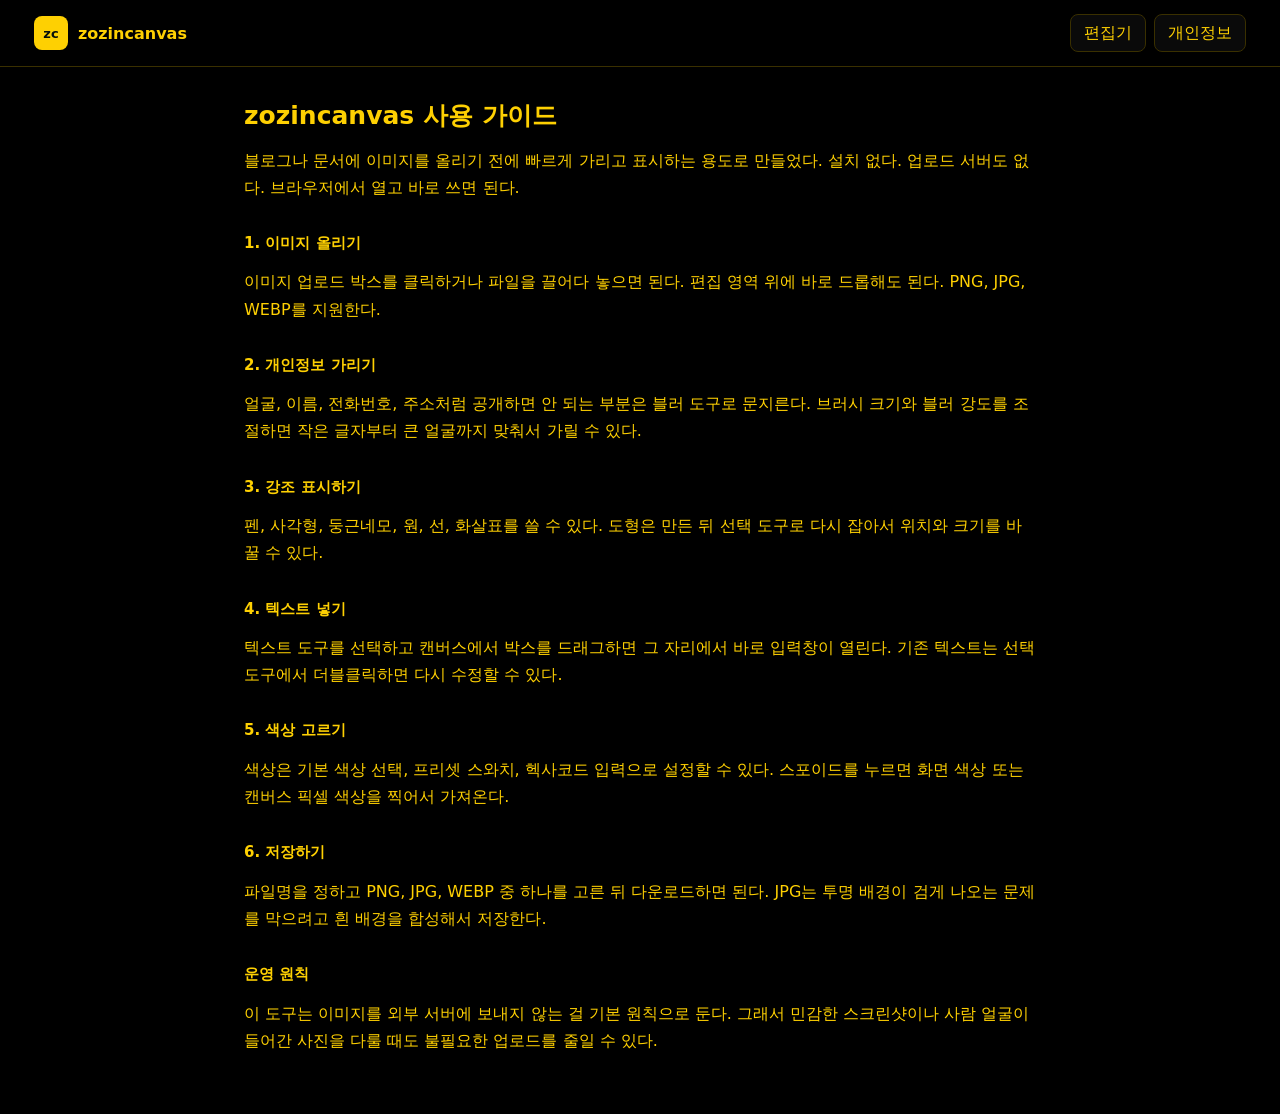
==== guide.html @ 8cc76f8e "Prepare zc domain for AdSense review" ====
<!doctype html>
<html lang="ko">
<head>
  <meta charset="utf-8">
  <meta name="viewport" content="width=device-width, initial-scale=1">
  <meta name="description" content="zozincanvas 사용법. 이미지 업로드, 블러, 도형, 텍스트, 스포이드, 다운로드까지 브라우저에서 처리하는 방법을 정리했습니다.">
  <meta name="robots" content="index, follow">
  <meta name="google-adsense-account" content="ca-pub-5779110294111958">
  <meta property="og:type" content="article">
  <meta property="og:title" content="zozincanvas 사용 가이드">
  <meta property="og:description" content="서버 업로드 없이 이미지 가리기, 표시, 텍스트 편집, 다운로드를 처리하는 방법입니다.">
  <meta property="og:url" content="https://zc.zozindev.com/guide.html">
  <meta property="og:site_name" content="zozincanvas">
  <link rel="canonical" href="https://zc.zozindev.com/guide.html">
  <title>zozincanvas 사용 가이드</title>
  <link rel="stylesheet" href="style.css">
  <script async src="https://pagead2.googlesyndication.com/pagead/js/adsbygoogle.js?client=ca-pub-5779110294111958" crossorigin="anonymous"></script>
</head>
<body>
  <header class="topbar">
    <a class="brand" href="./" aria-label="zozincanvas 홈">
      <span class="brand-mark">zc</span>
      <span>zozincanvas</span>
    </a>
    <nav class="top-actions" aria-label="상단 메뉴">
      <a class="ghost-link" href="./">편집기</a>
      <a class="ghost-link" href="privacy.html">개인정보</a>
    </nav>
  </header>

  <main class="doc-page">
    <h1>zozincanvas 사용 가이드</h1>
    <p>블로그나 문서에 이미지를 올리기 전에 빠르게 가리고 표시하는 용도로 만들었다. 설치 없다. 업로드 서버도 없다. 브라우저에서 열고 바로 쓰면 된다.</p>

    <h2>1. 이미지 올리기</h2>
    <p>이미지 업로드 박스를 클릭하거나 파일을 끌어다 놓으면 된다. 편집 영역 위에 바로 드롭해도 된다. PNG, JPG, WEBP를 지원한다.</p>

    <h2>2. 개인정보 가리기</h2>
    <p>얼굴, 이름, 전화번호, 주소처럼 공개하면 안 되는 부분은 블러 도구로 문지른다. 브러시 크기와 블러 강도를 조절하면 작은 글자부터 큰 얼굴까지 맞춰서 가릴 수 있다.</p>

    <h2>3. 강조 표시하기</h2>
    <p>펜, 사각형, 둥근네모, 원, 선, 화살표를 쓸 수 있다. 도형은 만든 뒤 선택 도구로 다시 잡아서 위치와 크기를 바꿀 수 있다.</p>

    <h2>4. 텍스트 넣기</h2>
    <p>텍스트 도구를 선택하고 캔버스에서 박스를 드래그하면 그 자리에서 바로 입력창이 열린다. 기존 텍스트는 선택 도구에서 더블클릭하면 다시 수정할 수 있다.</p>

    <h2>5. 색상 고르기</h2>
    <p>색상은 기본 색상 선택, 프리셋 스와치, 헥사코드 입력으로 설정할 수 있다. 스포이드를 누르면 화면 색상 또는 캔버스 픽셀 색상을 찍어서 가져온다.</p>

    <h2>6. 저장하기</h2>
    <p>파일명을 정하고 PNG, JPG, WEBP 중 하나를 고른 뒤 다운로드하면 된다. JPG는 투명 배경이 검게 나오는 문제를 막으려고 흰 배경을 합성해서 저장한다.</p>

    <h2>운영 원칙</h2>
    <p>이 도구는 이미지를 외부 서버에 보내지 않는 걸 기본 원칙으로 둔다. 그래서 민감한 스크린샷이나 사람 얼굴이 들어간 사진을 다룰 때도 불필요한 업로드를 줄일 수 있다.</p>
  </main>
</body>
</html>
---- style.css ----
:root {
  color-scheme: dark;
  --page: #000000;
  --ink: #fed002;
  --muted: #c8a600;
  --line: #3a3000;
  --field: #0a0a0a;
  --bg: var(--page);
  --panel: #050500;
  --panel-2: var(--field);
  --text: var(--ink);
  --accent: var(--ink);
  --accent-strong: #ffd93a;
  --danger: #ff5b6b;
  --shadow: 0 18px 60px rgba(254, 208, 2, .08);
}

body.light {
  color-scheme: dark;
  --bg: var(--page);
  --panel: #050500;
  --panel-2: var(--field);
  --text: var(--ink);
  --accent: var(--ink);
  --accent-strong: #ffd93a;
  --shadow: 0 18px 60px rgba(254, 208, 2, .08);
}

* {
  box-sizing: border-box;
}

body {
  margin: 0;
  min-height: 100vh;
  background: var(--bg);
  color: var(--text);
  font-family: Inter, "Pretendard", "Noto Sans KR", system-ui, -apple-system, BlinkMacSystemFont, sans-serif;
}

button,
input,
select {
  font: inherit;
}

button,
.ghost-link {
  min-height: 38px;
  border: 1px solid var(--line);
  border-radius: 8px;
  background: var(--panel-2);
  color: var(--text);
  cursor: pointer;
}

button:hover,
.ghost-link:hover {
  border-color: var(--accent);
}

.topbar {
  position: sticky;
  top: 0;
  z-index: 10;
  display: flex;
  align-items: center;
  justify-content: space-between;
  gap: 16px;
  padding: 14px clamp(16px, 3vw, 34px);
  border-bottom: 1px solid var(--line);
  background: color-mix(in srgb, var(--bg) 90%, transparent);
  backdrop-filter: blur(14px);
}

.brand {
  display: inline-flex;
  align-items: center;
  gap: 10px;
  color: var(--text);
  text-decoration: none;
  font-weight: 800;
  letter-spacing: 0;
}

.brand-mark {
  display: grid;
  width: 34px;
  height: 34px;
  place-items: center;
  border-radius: 8px;
  background: var(--accent);
  color: #07100b;
  font-size: 13px;
}

.top-actions,
.button-row,
.sticker-row {
  display: flex;
  gap: 8px;
  align-items: center;
  flex-wrap: wrap;
}

.ghost-link {
  display: inline-flex;
  align-items: center;
  padding: 0 13px;
  text-decoration: none;
}

.ghost-button {
  padding: 0 13px;
}

.app {
  display: grid;
  grid-template-columns: minmax(300px, 390px) minmax(0, 1fr);
  gap: 18px;
  width: min(1480px, 100%);
  margin: 0 auto;
  padding: 18px clamp(14px, 3vw, 34px) 34px;
}

.panel,
.workspace {
  border: 1px solid var(--line);
  border-radius: 8px;
  background: var(--panel);
  box-shadow: var(--shadow);
}

.controls {
  align-self: start;
  max-height: calc(100vh - 92px);
  overflow: auto;
}

.control-section {
  padding: 18px;
  border-bottom: 1px solid var(--line);
}

.control-section:last-child {
  border-bottom: 0;
}

h1,
h2,
p {
  margin: 0;
}

h1 {
  font-size: 25px;
  line-height: 1.18;
}

h2 {
  margin-bottom: 12px;
  font-size: 15px;
}

.muted {
  margin-top: 8px;
  color: var(--muted);
  font-size: 14px;
  line-height: 1.5;
}

.file-drop {
  display: grid;
  gap: 4px;
  place-items: center;
  min-height: 102px;
  margin-bottom: 10px;
  border: 1px dashed var(--line);
  border-radius: 8px;
  background: var(--panel-2);
  cursor: pointer;
}

.file-drop input {
  position: absolute;
  width: 1px;
  height: 1px;
  opacity: 0;
}

.file-drop span {
  color: var(--accent);
  font-weight: 800;
}

.file-drop small {
  color: var(--muted);
}

.button-row button {
  flex: 1 1 100px;
  padding: 0 12px;
}

.tool-grid {
  display: grid;
  grid-template-columns: repeat(4, minmax(0, 1fr));
  gap: 8px;
}

.tool,
.sticker,
.format-button {
  padding: 0 8px;
}

.tool.active,
.sticker.active,
.format-button.active,
.primary-button {
  border-color: var(--accent);
  background: var(--accent);
  color: #07100b;
  font-weight: 800;
}

.two-cols {
  display: grid;
  grid-template-columns: 1fr 1fr;
  gap: 12px;
}

label {
  display: grid;
  gap: 8px;
  color: var(--muted);
  font-size: 13px;
  font-weight: 700;
}

.color-control {
  display: grid;
  gap: 8px;
}

input[type="text"],
select {
  width: 100%;
  min-height: 40px;
  border: 1px solid var(--line);
  border-radius: 8px;
  padding: 0 10px;
  background: var(--panel-2);
  color: var(--text);
}

input[type="color"] {
  width: 100%;
  height: 40px;
  border: 1px solid var(--line);
  border-radius: 8px;
  background: var(--panel-2);
}

input[type="range"] {
  width: 100%;
  accent-color: var(--accent);
}

.color-tools {
  display: grid;
  grid-template-columns: minmax(0, 1fr) auto;
  gap: 8px;
}

.color-tools button {
  padding: 0 10px;
}

.swatch-row {
  display: grid;
  grid-template-columns: repeat(6, minmax(0, 1fr));
  gap: 6px;
}

.swatch {
  min-height: 30px;
  border-color: var(--line);
  background: var(--swatch);
}

.swatch.active {
  outline: 2px solid var(--accent);
  outline-offset: 2px;
}

body.picking-color canvas {
  cursor: copy;
}

.sticker-row {
  margin-bottom: 12px;
}

.text-options {
  display: flex;
  gap: 8px;
  margin: 12px 0;
}

.format-button {
  width: 42px;
  font-weight: 900;
}

.format-button:nth-child(2) {
  font-style: italic;
}

.format-button:nth-child(3) {
  text-decoration: underline;
}

.format-button:nth-child(4) {
  text-decoration: line-through;
}

.sticker {
  width: 44px;
  font-size: 20px;
}

.primary-button {
  width: 100%;
  margin-top: 12px;
  min-height: 44px;
}

.workspace {
  min-width: 0;
  padding: 18px;
}

.preview-header {
  display: flex;
  align-items: center;
  justify-content: space-between;
  gap: 14px;
  margin-bottom: 14px;
}

.eyebrow {
  margin-bottom: 3px;
  color: var(--accent);
  font-size: 12px;
  font-weight: 800;
  text-transform: uppercase;
}

.meta {
  color: var(--muted);
  font-size: 13px;
  text-align: right;
}

.canvas-wrap {
  position: relative;
  display: grid;
  min-height: min(68vh, 760px);
  place-items: center;
  overflow: auto;
  border: 1px solid var(--line);
  border-radius: 8px;
  background-color: var(--panel-2);
  background-image:
    linear-gradient(45deg, color-mix(in srgb, var(--line) 40%, transparent) 25%, transparent 25%),
    linear-gradient(-45deg, color-mix(in srgb, var(--line) 40%, transparent) 25%, transparent 25%),
    linear-gradient(45deg, transparent 75%, color-mix(in srgb, var(--line) 40%, transparent) 75%),
    linear-gradient(-45deg, transparent 75%, color-mix(in srgb, var(--line) 40%, transparent) 75%);
  background-position: 0 0, 0 10px, 10px -10px, -10px 0;
  background-size: 20px 20px;
}

.text-editor {
  position: absolute;
  z-index: 5;
  display: none;
  min-width: 40px;
  min-height: 28px;
  resize: none;
  overflow: hidden;
  border: 2px solid var(--accent);
  border-radius: 4px;
  padding: 0;
  background: rgba(0, 0, 0, .72);
  color: var(--accent);
  outline: 0;
  line-height: 1.22;
}

.text-editor.active {
  display: block;
}

.file-drop.drag-active,
.canvas-wrap.drag-active {
  border-color: var(--accent);
  outline: 3px solid color-mix(in srgb, var(--accent) 34%, transparent);
}

canvas {
  display: block;
  max-width: 100%;
  max-height: 74vh;
  border-radius: 4px;
  background: #fff;
  box-shadow: 0 14px 45px rgba(0, 0, 0, .25);
  cursor: crosshair;
  touch-action: none;
  user-select: none;
}

.tips {
  display: flex;
  gap: 10px;
  align-items: flex-start;
  margin-top: 14px;
  color: var(--muted);
  font-size: 13px;
  line-height: 1.5;
}

.tips strong {
  color: var(--text);
  white-space: nowrap;
}

.seo-content,
.doc-page {
  line-height: 1.7;
}

.seo-content {
  margin-top: 18px;
  color: var(--muted);
}

.seo-content h2,
.doc-page h2 {
  color: var(--text);
}

.seo-content p,
.doc-page p {
  margin-top: 10px;
}

.doc-page {
  width: min(860px, 100%);
  margin: 0 auto;
  padding: 34px clamp(16px, 4vw, 34px) 60px;
}

.doc-page h1 {
  margin-bottom: 16px;
}

.doc-page h2 {
  margin-top: 30px;
}

@media (max-width: 980px) {
  .app {
    grid-template-columns: 1fr;
  }

  .workspace {
    order: -1;
  }

  .controls {
    max-height: none;
  }
}

@media (max-width: 560px) {
  .topbar,
  .preview-header,
  .tips {
    align-items: stretch;
    flex-direction: column;
  }

  .app {
    padding-inline: 10px;
  }

  .tool-grid,
  .two-cols {
    grid-template-columns: 1fr 1fr;
  }

  .meta {
    text-align: left;
  }
}
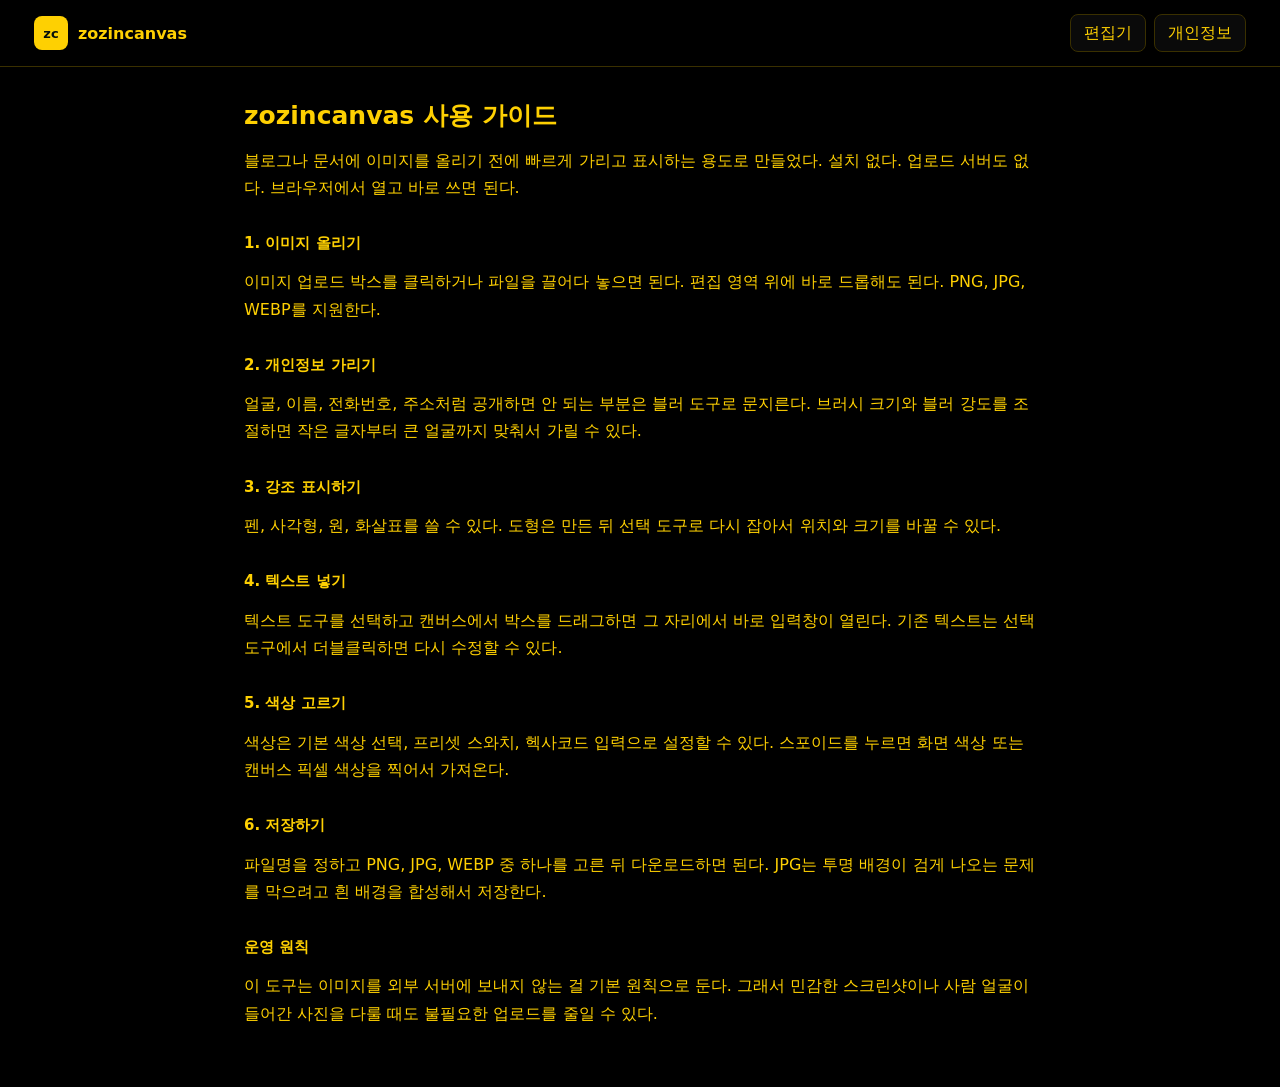
==== commit ddf1d394: "Simplify editor tools and UI" ====
--- a/guide.html
+++ b/guide.html
@@ -39,7 +39,7 @@
     <p>얼굴, 이름, 전화번호, 주소처럼 공개하면 안 되는 부분은 블러 도구로 문지른다. 브러시 크기와 블러 강도를 조절하면 작은 글자부터 큰 얼굴까지 맞춰서 가릴 수 있다.</p>
 
     <h2>3. 강조 표시하기</h2>
-    <p>펜, 사각형, 둥근네모, 원, 선, 화살표를 쓸 수 있다. 도형은 만든 뒤 선택 도구로 다시 잡아서 위치와 크기를 바꿀 수 있다.</p>
+    <p>펜, 사각형, 원, 화살표를 쓸 수 있다. 도형은 만든 뒤 선택 도구로 다시 잡아서 위치와 크기를 바꿀 수 있다.</p>
 
     <h2>4. 텍스트 넣기</h2>
     <p>텍스트 도구를 선택하고 캔버스에서 박스를 드래그하면 그 자리에서 바로 입력창이 열린다. 기존 텍스트는 선택 도구에서 더블클릭하면 다시 수정할 수 있다.</p>
--- a/style.css
+++ b/style.css
@@ -16,14 +16,19 @@
 }
 
 body.light {
-  color-scheme: dark;
+  color-scheme: light;
+  --page: #fff8d6;
+  --ink: #1c1600;
+  --muted: #766000;
+  --line: #d7b900;
+  --field: #fffdf0;
   --bg: var(--page);
-  --panel: #050500;
+  --panel: #fff4b8;
   --panel-2: var(--field);
   --text: var(--ink);
-  --accent: var(--ink);
-  --accent-strong: #ffd93a;
-  --shadow: 0 18px 60px rgba(254, 208, 2, .08);
+  --accent: #c49f00;
+  --accent-strong: #8f7300;
+  --shadow: 0 18px 48px rgba(70, 56, 0, .14);
 }
 
 * {
@@ -95,8 +100,7 @@
 }
 
 .top-actions,
-.button-row,
-.sticker-row {
+.button-row {
   display: flex;
   gap: 8px;
   align-items: center;
@@ -204,19 +208,15 @@
 
 .tool-grid {
   display: grid;
-  grid-template-columns: repeat(4, minmax(0, 1fr));
+  grid-template-columns: repeat(3, minmax(0, 1fr));
   gap: 8px;
 }
 
-.tool,
-.sticker,
-.format-button {
+.tool {
   padding: 0 8px;
 }
 
 .tool.active,
-.sticker.active,
-.format-button.active,
 .primary-button {
   border-color: var(--accent);
   background: var(--accent);
@@ -240,6 +240,7 @@
 
 .color-control {
   display: grid;
+  grid-column: 1 / -1;
   gap: 8px;
 }
 
@@ -268,13 +269,7 @@
 }
 
 .color-tools {
-  display: grid;
-  grid-template-columns: minmax(0, 1fr) auto;
-  gap: 8px;
-}
-
-.color-tools button {
-  padding: 0 10px;
+  display: block;
 }
 
 .swatch-row {
@@ -298,36 +293,18 @@
   cursor: copy;
 }
 
-.sticker-row {
-  margin-bottom: 12px;
-}
-
-.text-options {
-  display: flex;
-  gap: 8px;
-  margin: 12px 0;
-}
-
-.format-button {
-  width: 42px;
-  font-weight: 900;
-}
-
-.format-button:nth-child(2) {
-  font-style: italic;
-}
-
-.format-button:nth-child(3) {
-  text-decoration: underline;
-}
-
-.format-button:nth-child(4) {
-  text-decoration: line-through;
-}
-
-.sticker {
-  width: 44px;
-  font-size: 20px;
+.advanced-options {
+  color: var(--muted);
+  font-size: 13px;
+}
+
+.advanced-options summary {
+  cursor: pointer;
+}
+
+.advanced-options button {
+  width: 100%;
+  margin-top: 8px;
 }
 
 .primary-button {
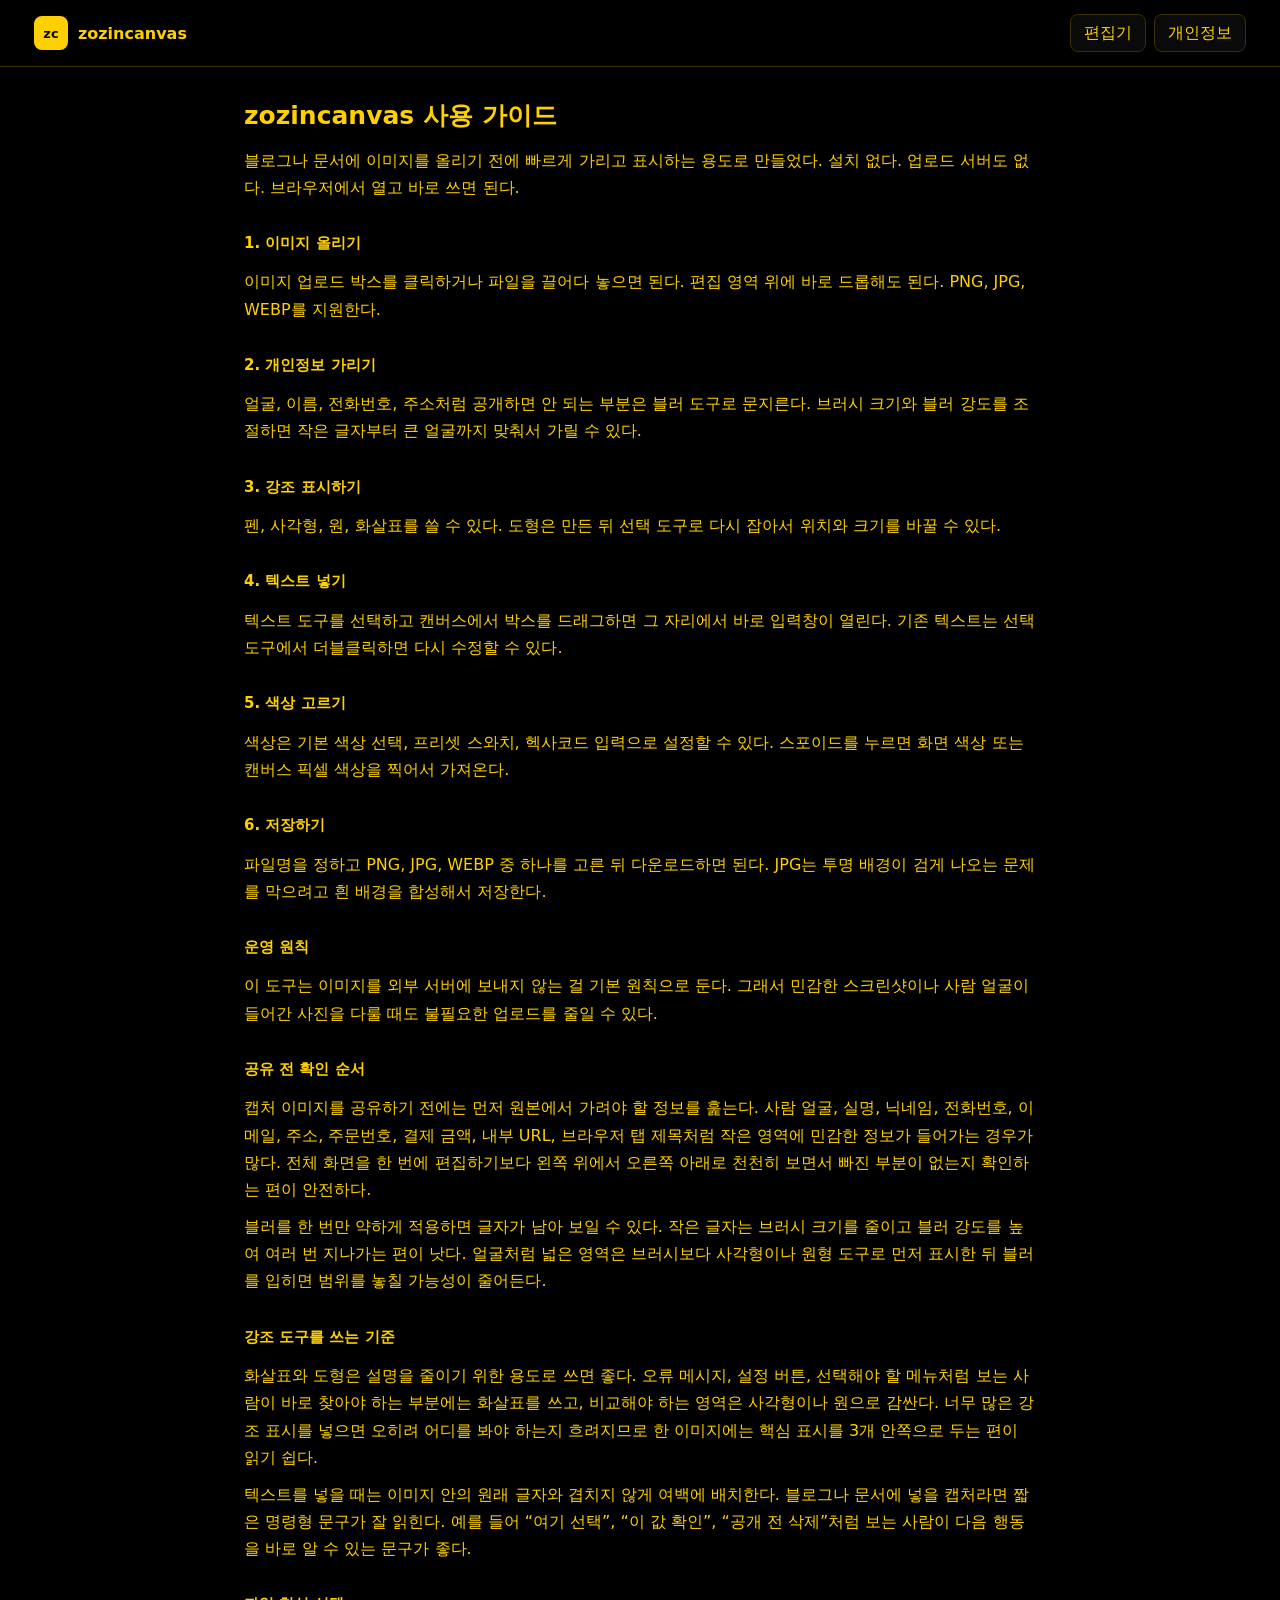
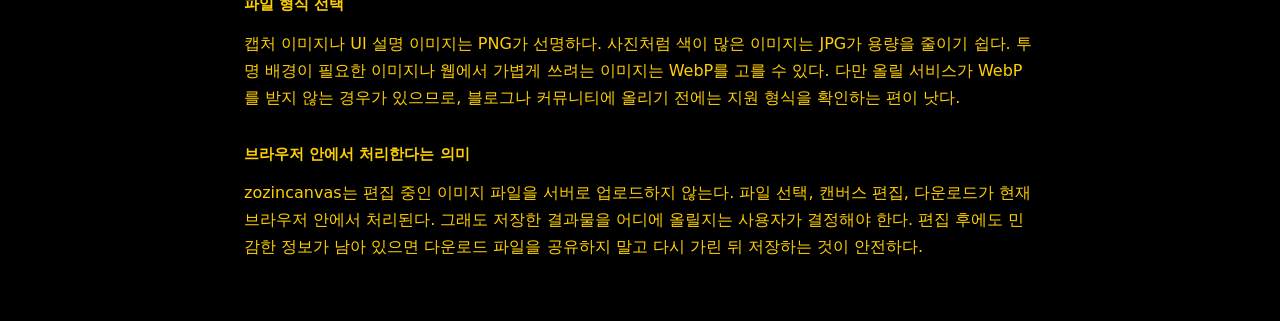
==== commit 6ea14548: "Remove ads from thin static pages" ====
--- a/guide.html
+++ b/guide.html
@@ -14,7 +14,6 @@
   <link rel="canonical" href="https://zc.zozindev.com/guide.html">
   <title>zozincanvas 사용 가이드</title>
   <link rel="stylesheet" href="style.css">
-  <script async src="https://pagead2.googlesyndication.com/pagead/js/adsbygoogle.js?client=ca-pub-5779110294111958" crossorigin="anonymous"></script>
 </head>
 <body>
   <header class="topbar">
@@ -52,6 +51,20 @@
 
     <h2>운영 원칙</h2>
     <p>이 도구는 이미지를 외부 서버에 보내지 않는 걸 기본 원칙으로 둔다. 그래서 민감한 스크린샷이나 사람 얼굴이 들어간 사진을 다룰 때도 불필요한 업로드를 줄일 수 있다.</p>
+
+    <h2>공유 전 확인 순서</h2>
+    <p>캡처 이미지를 공유하기 전에는 먼저 원본에서 가려야 할 정보를 훑는다. 사람 얼굴, 실명, 닉네임, 전화번호, 이메일, 주소, 주문번호, 결제 금액, 내부 URL, 브라우저 탭 제목처럼 작은 영역에 민감한 정보가 들어가는 경우가 많다. 전체 화면을 한 번에 편집하기보다 왼쪽 위에서 오른쪽 아래로 천천히 보면서 빠진 부분이 없는지 확인하는 편이 안전하다.</p>
+    <p>블러를 한 번만 약하게 적용하면 글자가 남아 보일 수 있다. 작은 글자는 브러시 크기를 줄이고 블러 강도를 높여 여러 번 지나가는 편이 낫다. 얼굴처럼 넓은 영역은 브러시보다 사각형이나 원형 도구로 먼저 표시한 뒤 블러를 입히면 범위를 놓칠 가능성이 줄어든다.</p>
+
+    <h2>강조 도구를 쓰는 기준</h2>
+    <p>화살표와 도형은 설명을 줄이기 위한 용도로 쓰면 좋다. 오류 메시지, 설정 버튼, 선택해야 할 메뉴처럼 보는 사람이 바로 찾아야 하는 부분에는 화살표를 쓰고, 비교해야 하는 영역은 사각형이나 원으로 감싼다. 너무 많은 강조 표시를 넣으면 오히려 어디를 봐야 하는지 흐려지므로 한 이미지에는 핵심 표시를 3개 안쪽으로 두는 편이 읽기 쉽다.</p>
+    <p>텍스트를 넣을 때는 이미지 안의 원래 글자와 겹치지 않게 여백에 배치한다. 블로그나 문서에 넣을 캡처라면 짧은 명령형 문구가 잘 읽힌다. 예를 들어 “여기 선택”, “이 값 확인”, “공개 전 삭제”처럼 보는 사람이 다음 행동을 바로 알 수 있는 문구가 좋다.</p>
+
+    <h2>파일 형식 선택</h2>
+    <p>캡처 이미지나 UI 설명 이미지는 PNG가 선명하다. 사진처럼 색이 많은 이미지는 JPG가 용량을 줄이기 쉽다. 투명 배경이 필요한 이미지나 웹에서 가볍게 쓰려는 이미지는 WebP를 고를 수 있다. 다만 올릴 서비스가 WebP를 받지 않는 경우가 있으므로, 블로그나 커뮤니티에 올리기 전에는 지원 형식을 확인하는 편이 낫다.</p>
+
+    <h2>브라우저 안에서 처리한다는 의미</h2>
+    <p>zozincanvas는 편집 중인 이미지 파일을 서버로 업로드하지 않는다. 파일 선택, 캔버스 편집, 다운로드가 현재 브라우저 안에서 처리된다. 그래도 저장한 결과물을 어디에 올릴지는 사용자가 결정해야 한다. 편집 후에도 민감한 정보가 남아 있으면 다운로드 파일을 공유하지 말고 다시 가린 뒤 저장하는 것이 안전하다.</p>
   </main>
 </body>
 </html>
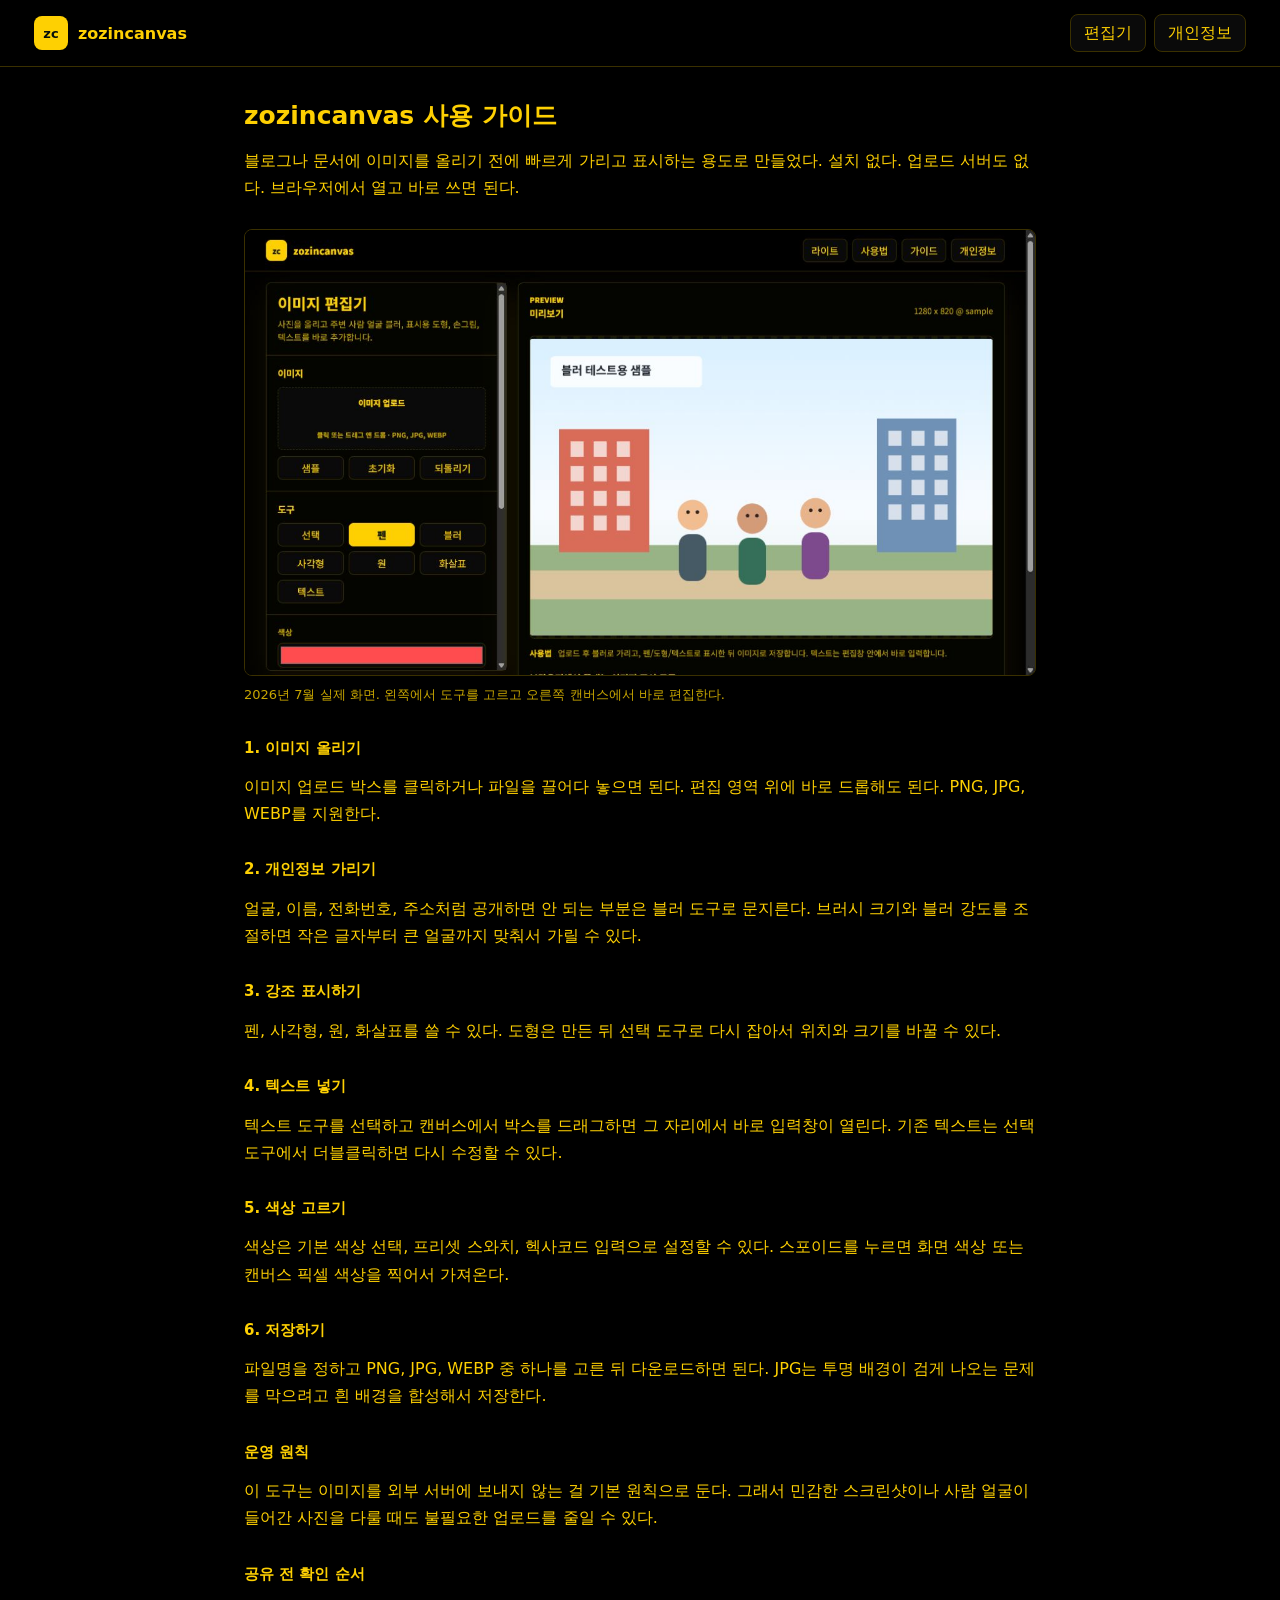
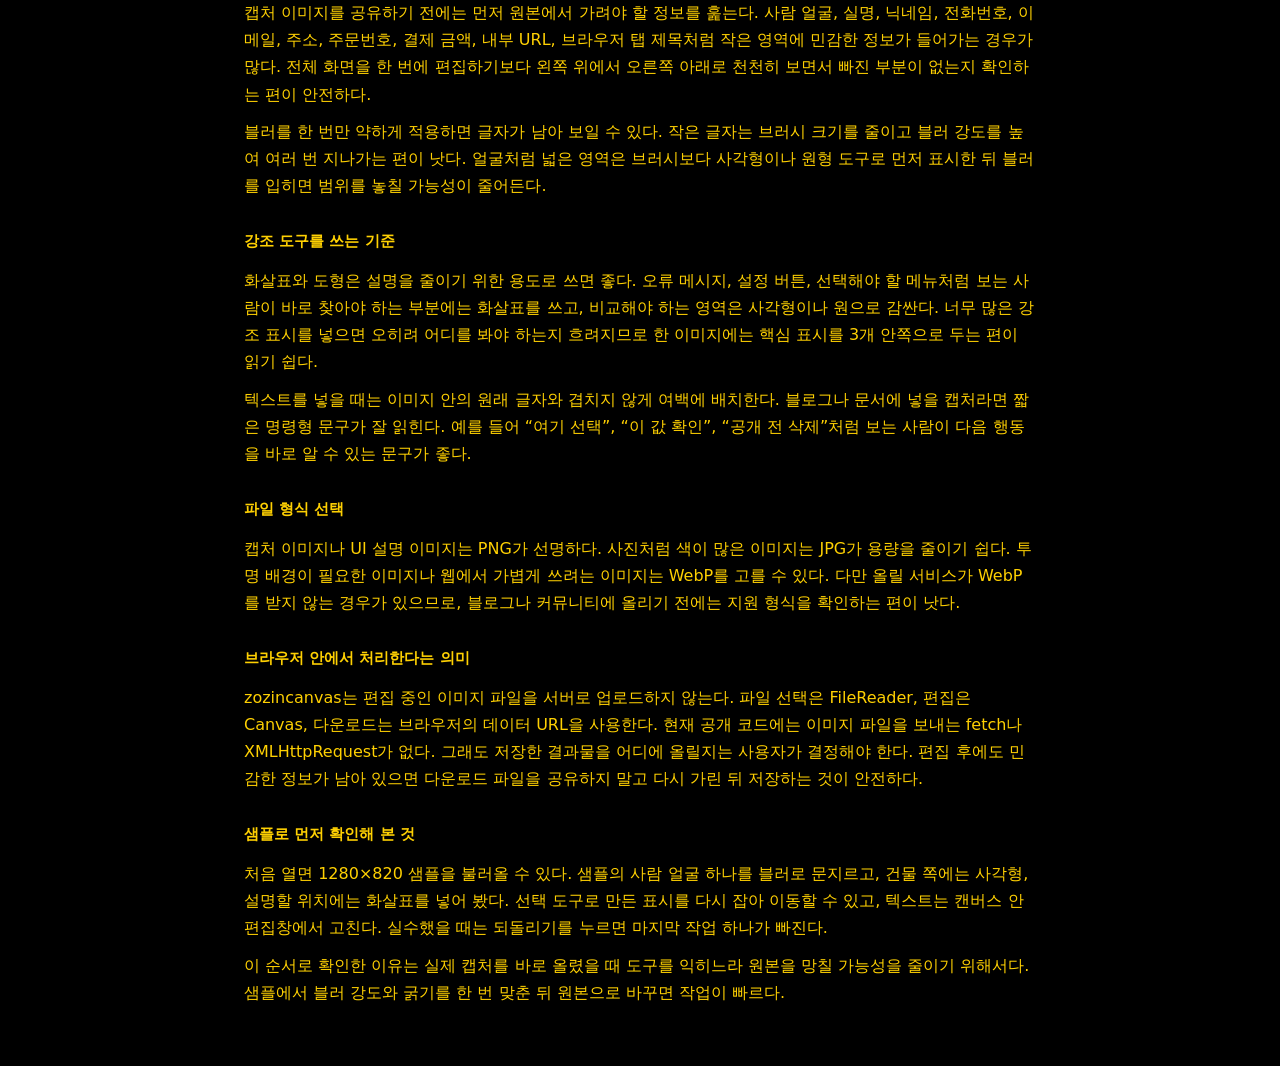
==== commit ea73d743: "Align clean URLs and add editor examples" ====
--- a/guide.html
+++ b/guide.html
@@ -9,11 +9,26 @@
   <meta property="og:type" content="article">
   <meta property="og:title" content="zozincanvas 사용 가이드">
   <meta property="og:description" content="서버 업로드 없이 이미지 가리기, 표시, 텍스트 편집, 다운로드를 처리하는 방법입니다.">
-  <meta property="og:url" content="https://zc.zozindev.com/guide.html">
+  <meta property="og:url" content="https://zc.zozindev.com/guide">
   <meta property="og:site_name" content="zozincanvas">
-  <link rel="canonical" href="https://zc.zozindev.com/guide.html">
+  <link rel="canonical" href="https://zc.zozindev.com/guide">
   <title>zozincanvas 사용 가이드</title>
   <link rel="stylesheet" href="style.css">
+  <script type="application/ld+json">
+    {
+      "@context": "https://schema.org",
+      "@type": "Article",
+      "headline": "zozincanvas 사용 가이드",
+      "datePublished": "2026-06-15",
+      "dateModified": "2026-07-22",
+      "author": {
+        "@type": "Person",
+        "name": "zozindev",
+        "url": "https://zozindev.com/about/"
+      },
+      "mainEntityOfPage": "https://zc.zozindev.com/guide"
+    }
+  </script>
 </head>
 <body>
   <header class="topbar">
@@ -23,13 +38,18 @@
     </a>
     <nav class="top-actions" aria-label="상단 메뉴">
       <a class="ghost-link" href="./">편집기</a>
-      <a class="ghost-link" href="privacy.html">개인정보</a>
+      <a class="ghost-link" href="/privacy">개인정보</a>
     </nav>
   </header>
 
   <main class="doc-page">
     <h1>zozincanvas 사용 가이드</h1>
     <p>블로그나 문서에 이미지를 올리기 전에 빠르게 가리고 표시하는 용도로 만들었다. 설치 없다. 업로드 서버도 없다. 브라우저에서 열고 바로 쓰면 된다.</p>
+
+    <figure class="proof-image">
+      <img src="assets/zozincanvas-editor.png" alt="샘플 이미지와 펜, 블러, 도형, 텍스트 도구가 열린 zozincanvas 실제 화면" width="1265" height="712">
+      <figcaption>2026년 7월 실제 화면. 왼쪽에서 도구를 고르고 오른쪽 캔버스에서 바로 편집한다.</figcaption>
+    </figure>
 
     <h2>1. 이미지 올리기</h2>
     <p>이미지 업로드 박스를 클릭하거나 파일을 끌어다 놓으면 된다. 편집 영역 위에 바로 드롭해도 된다. PNG, JPG, WEBP를 지원한다.</p>
@@ -64,7 +84,11 @@
     <p>캡처 이미지나 UI 설명 이미지는 PNG가 선명하다. 사진처럼 색이 많은 이미지는 JPG가 용량을 줄이기 쉽다. 투명 배경이 필요한 이미지나 웹에서 가볍게 쓰려는 이미지는 WebP를 고를 수 있다. 다만 올릴 서비스가 WebP를 받지 않는 경우가 있으므로, 블로그나 커뮤니티에 올리기 전에는 지원 형식을 확인하는 편이 낫다.</p>
 
     <h2>브라우저 안에서 처리한다는 의미</h2>
-    <p>zozincanvas는 편집 중인 이미지 파일을 서버로 업로드하지 않는다. 파일 선택, 캔버스 편집, 다운로드가 현재 브라우저 안에서 처리된다. 그래도 저장한 결과물을 어디에 올릴지는 사용자가 결정해야 한다. 편집 후에도 민감한 정보가 남아 있으면 다운로드 파일을 공유하지 말고 다시 가린 뒤 저장하는 것이 안전하다.</p>
+    <p>zozincanvas는 편집 중인 이미지 파일을 서버로 업로드하지 않는다. 파일 선택은 FileReader, 편집은 Canvas, 다운로드는 브라우저의 데이터 URL을 사용한다. 현재 공개 코드에는 이미지 파일을 보내는 fetch나 XMLHttpRequest가 없다. 그래도 저장한 결과물을 어디에 올릴지는 사용자가 결정해야 한다. 편집 후에도 민감한 정보가 남아 있으면 다운로드 파일을 공유하지 말고 다시 가린 뒤 저장하는 것이 안전하다.</p>
+
+    <h2>샘플로 먼저 확인해 본 것</h2>
+    <p>처음 열면 1280×820 샘플을 불러올 수 있다. 샘플의 사람 얼굴 하나를 블러로 문지르고, 건물 쪽에는 사각형, 설명할 위치에는 화살표를 넣어 봤다. 선택 도구로 만든 표시를 다시 잡아 이동할 수 있고, 텍스트는 캔버스 안 편집창에서 고친다. 실수했을 때는 되돌리기를 누르면 마지막 작업 하나가 빠진다.</p>
+    <p>이 순서로 확인한 이유는 실제 캡처를 바로 올렸을 때 도구를 익히느라 원본을 망칠 가능성을 줄이기 위해서다. 샘플에서 블러 강도와 굵기를 한 번 맞춘 뒤 원본으로 바꾸면 작업이 빠르다.</p>
   </main>
 </body>
 </html>
--- a/style.css
+++ b/style.css
@@ -446,6 +446,24 @@
   margin-top: 30px;
 }
 
+.proof-image {
+  margin: 28px 0;
+}
+
+.proof-image img {
+  display: block;
+  width: 100%;
+  height: auto;
+  border: 1px solid var(--line);
+  border-radius: 8px;
+}
+
+.proof-image figcaption {
+  margin-top: 8px;
+  color: var(--muted);
+  font-size: 13px;
+}
+
 @media (max-width: 980px) {
   .app {
     grid-template-columns: 1fr;
